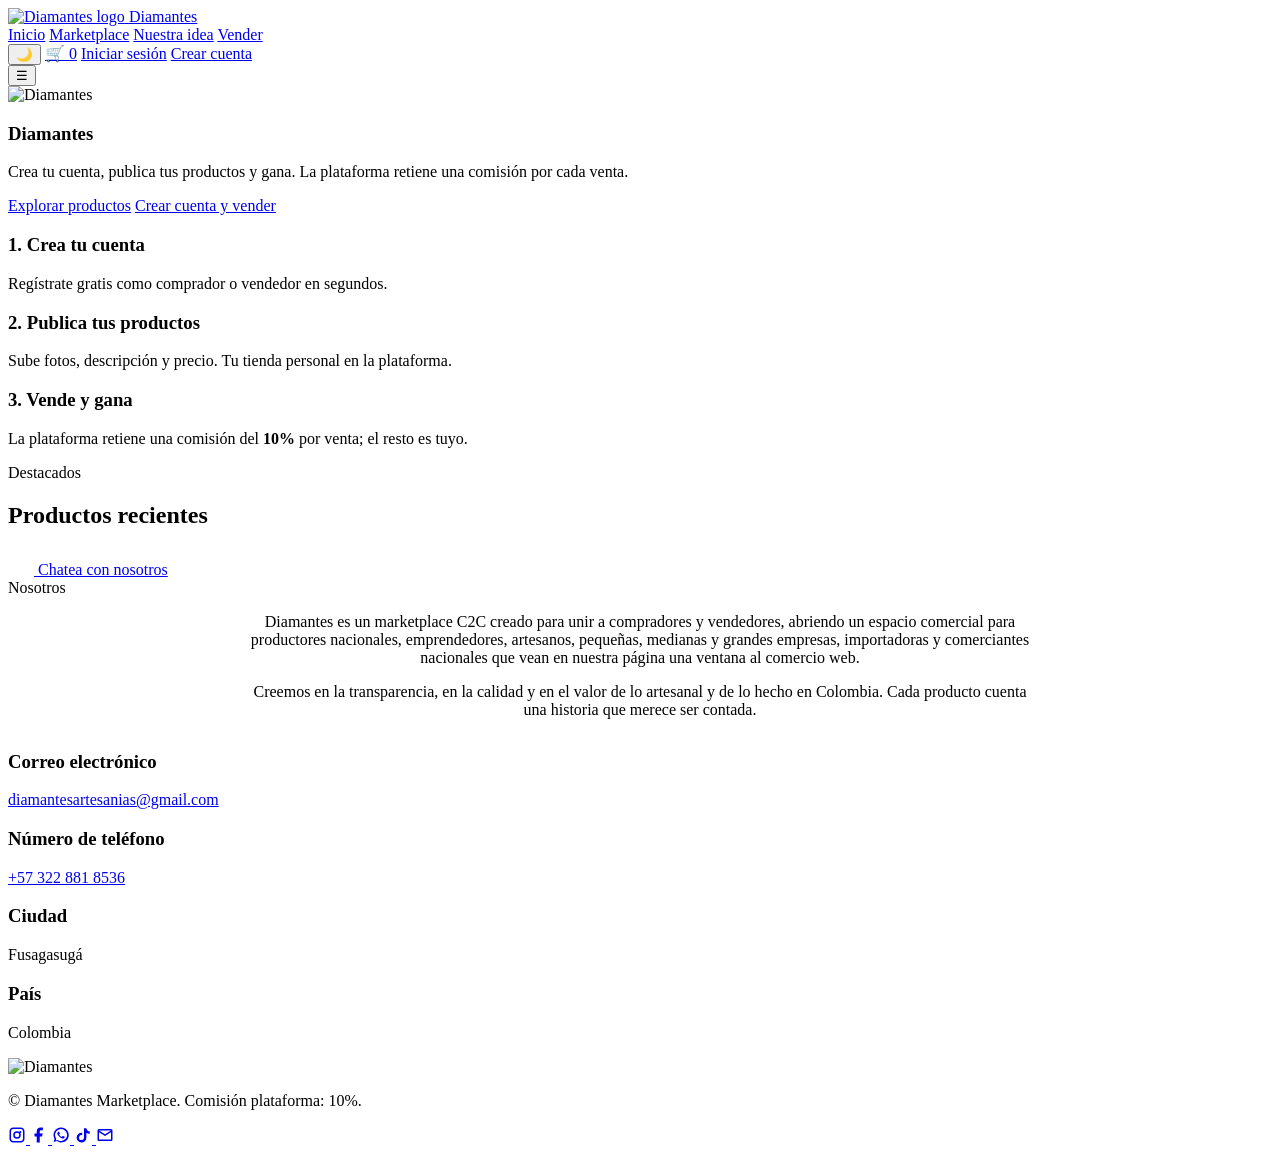
==== index.html @ d83839a2 "add index.html" ====
<!DOCTYPE html>
<html lang="es">
<head>
  <meta charset="UTF-8" />
  <meta name="viewport" content="width=device-width, initial-scale=1.0" />
  <title>Diamantes — Marketplace C2C</title>
  <meta name="description" content="Diamantes: marketplace C2C. Crea tu cuenta, publica tus productos y gana dejando una comisión a la plataforma." />
  <link rel="preconnect" href="https://fonts.googleapis.com" />
  <link rel="preconnect" href="https://fonts.gstatic.com" crossorigin />
  <link href="https://fonts.googleapis.com/css2?family=Cormorant+Garamond:ital,wght@0,400;0,500;0,600;0,700;1,400;1,500;1,600;1,700&family=Montserrat:wght@300;400;500;600&family=Great+Vibes&display=swap" rel="stylesheet" />
  <link rel="stylesheet" href="css/style.css" />
</head>
<body>
  <!-- Header -->
  <header class="site-header" id="top">
    <div class="container header-inner">
      <a href="#home" class="brand">
        <img src="assets/logo.png" alt="Diamantes logo" class="brand-logo" />
        <span class="brand-name">Diamantes</span>
      </a>
      <nav class="nav" id="nav">
        <a href="#home">Inicio</a>
        <a href="#marketplace">Marketplace</a>
        <a href="nuestra-idea.html">Nuestra idea</a>
        <a href="#sell">Vender</a>
        <a href="#dashboard" id="navDashboard" style="display:none">Mi panel <span id="notifCount" class="badge" style="display:none">0</span></a>
        <a href="#admin" id="navAdmin" style="display:none">Admin</a>
      </nav>
      <div class="header-actions">
        <button id="themeToggle" class="btn btn-outline btn-sm" aria-label="Cambiar tema">🌙</button>
        <span id="userBadge" class="user-badge" style="display:none"></span>
        <a href="#cart" id="btnCart" class="btn btn-outline btn-sm">🛒 <span id="cartCount">0</span></a>
        <a href="#login" id="btnLogin" class="btn btn-outline btn-sm">Iniciar sesión</a>
        <a href="#register" id="btnRegister" class="btn btn-gold btn-sm">Crear cuenta</a>
        <button id="btnLogout" class="btn btn-outline btn-sm" style="display:none">Salir</button>
      </div>
      <button class="nav-toggle" id="navToggle" aria-label="Menú">&#9776;</button>
    </div>
  </header>

  <main>
    <!-- HOME -->
    <section class="view" id="view-home">
      <section class="hero" id="inicio">
        <div class="hero-bg"></div>
        <div class="container hero-content">
          <img src="assets/logo.png" alt="Diamantes" class="hero-logo" />
          <h1 class="hero-title-cursive">Diamantes</h1>
          <p>Crea tu cuenta, publica tus productos y gana. La plataforma retiene una comisión por cada venta.</p>
          <div class="hero-actions">
            <a href="#marketplace" class="btn btn-gold">Explorar productos</a>
            <a href="#register" class="btn btn-outline">Crear cuenta y vender</a>
          </div>
        </div>
      </section>

      <section class="section">
        <div class="container grid-3">
          <div class="feature-box">
            <h3>1. Crea tu cuenta</h3>
            <p>Regístrate gratis como comprador o vendedor en segundos.</p>
          </div>
          <div class="feature-box">
            <h3>2. Publica tus productos</h3>
            <p>Sube fotos, descripción y precio. Tu tienda personal en la plataforma.</p>
          </div>
          <div class="feature-box">
            <h3>3. Vende y gana</h3>
            <p>La plataforma retiene una comisión del <strong>10%</strong> por venta; el resto es tuyo.</p>
          </div>
        </div>
      </section>

      <section class="section section-dark">
        <div class="container">
          <div class="section-head">
            <span class="eyebrow">Destacados</span>
            <h2>Productos recientes</h2>
          </div>
          <div class="product-grid" id="homeFeatured"></div>
        </div>
      </section>
    </section>

    <!-- MARKETPLACE -->
    <section class="view" id="view-marketplace" style="display:none">
      <section class="section">
        <div class="container">
          <div class="section-head">
            <span class="eyebrow">Marketplace</span>
            <h2>Todos los productos</h2>
          </div>
          <div class="filters">
            <input type="search" id="searchInput" placeholder="Buscar productos..." />
            <select id="categoryFilter">
              <option value="">Todas las categorías</option>
              <option value="anillos">Anillos</option>
              <option value="collares">Collares</option>
              <option value="pulseras">Pulseras</option>
              <option value="aretes">Aretes</option>
              <option value="bolsos">Bolsos</option>
              <option value="carteras">Carteras</option>
              <option value="ropa-dama">Ropa para dama</option>
              <option value="ropa-caballero">Ropa para caballero</option>
              <option value="ropa-nino">Ropa para niño</option>
              <option value="otros">Otros</option>
            </select>
            <select id="sortFilter">
              <option value="newest">Más recientes</option>
              <option value="price-asc">Precio: menor a mayor</option>
              <option value="price-desc">Precio: mayor a menor</option>
            </select>
          </div>
          <div class="product-grid" id="marketplaceGrid"></div>
          <p class="empty" id="marketplaceEmpty" style="display:none">No hay productos que coincidan.</p>
        </div>
      </section>
    </section>

    <!-- PRODUCT DETAIL -->
    <section class="view" id="view-product" style="display:none">
      <section class="section">
        <div class="container" id="productDetail"></div>
      </section>
    </section>

    <!-- SELL / HOW -->
    <section class="view" id="view-sell" style="display:none">
      <section class="section">
        <div class="container grid-2">
          <div>
            <span class="eyebrow">Vender</span>
            <h2>Publica tus productos</h2>
            <p>Cualquier usuario registrado puede publicar productos. La plataforma retiene una comisión del <strong>10%</strong> por cada venta realizada; el <strong>90%</strong> restante es para el vendedor.</p>
            <ul class="features">
              <li>✔ Registro gratuito</li>
              <li>✔ Publicación ilimitada</li>
              <li>✔ Panel con ventas y comisiones</li>
              <li>✔ Pagos rastreados</li>
            </ul>
            <a href="#dashboard" class="btn btn-gold" id="goDashboard">Ir a mi panel</a>
          </div>
          <div class="sell-cta">
            <img src="assets/logo.png" alt="Diamantes" />
          </div>
        </div>
      </section>

     <!-- Categorias -->
     <section class="section">
       <div class="container">
         <div class="section-head">
           <span class="eyebrow">Categorias</span>
           <h2>Publica tus productos por categoria</h2>
         </div>
         <div class="category-grid" id="sellCategories" style="display:grid;grid-template-columns:repeat(auto-fill,minmax(140px,1fr));gap:12px">
           <button type="button" class="cat-card" data-cat="anillos">Anillos</button>
           <button type="button" class="cat-card" data-cat="collares">Collares</button>
           <button type="button" class="cat-card" data-cat="pulseras">Pulseras</button>
           <button type="button" class="cat-card" data-cat="aretes">Aretes</button>
           <button type="button" class="cat-card" data-cat="bolsos">Bolsos</button>
           <button type="button" class="cat-card" data-cat="carteras">Carteras</button>
           <button type="button" class="cat-card" data-cat="ropa-dama">Ropa para dama</button>
           <button type="button" class="cat-card" data-cat="ropa-caballero">Ropa para caballero</button>
           <button type="button" class="cat-card" data-cat="ropa-nino">Ropa para niño</button>
           <button type="button" class="cat-card" data-cat="otros">Otros</button>
         </div>
       </div>
     </section>

     <!-- Formulario de publicacion -->
     <section class="section">
       <div class="container auth-box" style="max-width:640px">
         <h2>Publicar nuevo producto</h2>
         <form id="sellProductForm" class="auth-form">
           <input type="text" id="sellTitle" placeholder="Titulo" required />
           <select id="sellCategory" required>
             <option value="">Categoria</option>
             <option value="anillos">Anillos</option>
             <option value="collares">Collares</option>
             <option value="pulseras">Pulseras</option>
             <option value="aretes">Aretes</option>
             <option value="bolsos">Bolsos</option>
             <option value="carteras">Carteras</option>
             <option value="ropa-dama">Ropa para dama</option>
             <option value="ropa-caballero">Ropa para caballero</option>
             <option value="ropa-nino">Ropa para niño</option>
             <option value="otros">Otros</option>
           </select>
           <input type="number" id="sellPrice" placeholder="Precio (COP)" required min="1" step="0.01" />
           <input type="number" id="sellStock" placeholder="Cantidad disponible" required min="1" step="1" />
           <textarea id="sellDesc" placeholder="Descripcion" rows="3" required></textarea>
           <input type="url" id="sellImage" placeholder="URL de imagen (opcional)" />
           <input type="file" id="sellFile" accept="image/*" />
           <div id="sellImagePreview" style="margin:8px 0"></div>
           <button type="submit" class="btn btn-gold">Publicar</button>
           <p class="form-msg" id="sellMsg"></p>
         </form>
       </div>
     </section>
    </section>

    <!-- AUTH: LOGIN -->
    <section class="view" id="view-login" style="display:none">
      <section class="section">
        <div class="container auth-box">
          <h2>Iniciar sesión</h2>
          <form id="loginForm" class="auth-form">
            <input type="email" id="loginEmail" placeholder="Correo" required />
            <input type="password" id="loginPass" placeholder="Contraseña" required />
            <button type="submit" class="btn btn-gold">Iniciar sesión</button>
            <p class="form-msg" id="loginMsg"></p>
          </form>
          <p class="auth-switch">¿No tienes cuenta? <a href="#register">Crear cuenta</a></p>
        </div>
      </section>
    </section>

    <!-- AUTH: REGISTER -->
    <section class="view" id="view-register" style="display:none">
      <section class="section">
        <div class="container auth-box">
          <h2>Crear cuenta</h2>
          <form id="registerForm" class="auth-form">
            <input type="text" id="regName" placeholder="Nombre completo" required />
            <input type="email" id="regEmail" placeholder="Correo" required />
            <input type="password" id="regPass" placeholder="Contraseña (mín. 6)" required minlength="6" />
            <button type="submit" class="btn btn-gold">Crear cuenta</button>
            <p class="form-msg" id="regMsg"></p>
          </form>
          <p class="auth-switch">¿Ya tienes cuenta? <a href="#login">Iniciar sesión</a></p>
        </div>
      </section>
    </section>

    <!-- DASHBOARD -->
    <section class="view" id="view-dashboard" style="display:none">
      <section class="section">
        <div class="container">
          <div class="section-head">
            <span class="eyebrow">Mi panel</span>
            <h2 id="dashTitle">Vendedor</h2>
            <button class="btn btn-outline btn-sm" id="dashLogout" style="margin-left:auto">Cerrar sesión</button>
          </div>
          <div class="stats grid-3" id="dashStats"></div>

          <div class="dash-card" id="storeNameCard" style="margin-top:24px;display:none">
            <h3>Nombre de tu tienda</h3>
            <form id="storeNameForm" class="auth-form">
              <input type="text" id="storeNameInput" placeholder="Ej: Joyas Diamantes" />
              <button type="submit" class="btn btn-gold">Guardar nombre de tienda</button>
              <p class="form-msg" id="storeNameMsg"></p>
            </form>
          </div>

          <div class="dash-card" id="storeLogoCard" style="margin-top:24px;display:none">
            <h3>Logo de tu tienda</h3>
            <form id="storeLogoForm" class="auth-form">
              <input type="file" id="storeLogoFile" accept="image/*" />
              <div id="storeLogoPreview" style="margin:12px 0"></div>
              <button type="submit" class="btn btn-gold">Guardar logo</button>
              <p class="form-msg" id="storeLogoMsg"></p>
            </form>
          </div>

          <div class="dash-grid">
            <div class="dash-card">
              <h3>Publicar nuevo producto</h3>
              <form id="productForm" class="auth-form">
                <input type="text" id="pTitle" placeholder="Título" required />
                <select id="pCategory" required>
                  <option value="">Categoría</option>
                  <option value="anillos">Anillos</option>
                  <option value="collares">Collares</option>
                  <option value="pulseras">Pulseras</option>
                  <option value="aretes">Aretes</option>
                  <option value="bolsos">Bolsos</option>
                  <option value="carteras">Carteras</option>
                  <option value="ropa-dama">Ropa para dama</option>
                  <option value="ropa-caballero">Ropa para caballero</option>
                  <option value="ropa-nino">Ropa para niño</option>
                  <option value="otros">Otros</option>
                </select>
                <input type="number" id="pPrice" placeholder="Precio (COP)" required min="1" step="0.01" />
                <input type="number" id="pStock" placeholder="Cantidad disponible" required min="1" step="1" />
                <textarea id="pDesc" placeholder="Descripción" rows="3" required></textarea>
                <input type="url" id="pImage" placeholder="URL de imagen (opcional)" />
                <input type="file" id="pFile" accept="image/*" />
                <div id="pImagePreview" style="margin:8px 0"></div>
                <button type="submit" class="btn btn-gold">Publicar</button>
                <p class="form-msg" id="productMsg"></p>
              </form>
            </div>
            <div class="dash-card">
              <h3>Mis productos</h3>
              <div id="myProducts" class="product-grid small"></div>
            </div>
          </div>

          <div class="dash-card" style="margin-top:24px">
            <h3>Mis ventas</h3>
            <div id="mySales"></div>
          </div>
        </div>
      </section>
    </section>

    <!-- ADMIN / COMMISSIONS -->
    <section class="view" id="view-admin" style="display:none">
      <section class="section">
        <div class="container">
          <div class="section-head">
            <span class="eyebrow">Plataforma</span>
            <h2>Comisiones y ventas</h2>
          </div>
          <div class="stats grid-3" id="adminStats"></div>
          <div class="dash-card" style="margin-top:24px">
            <h3>Historial de ventas</h3>
            <div id="adminSales"></div>
            <button class="btn btn-outline" id="clearOrdersBtn" style="margin-top:12px">Reiniciar pedidos</button>
          </div>
          <div class="dash-card" style="margin-top:24px">
            <h3>Usuarios</h3>
            <div id="adminUsers"></div>
          </div>
          <div class="dash-card" style="margin-top:24px">
            <h3>Giros pendientes</h3>
            <div id="adminPayouts"></div>
          </div>
        </div>
      </section>
    </section>
  </main>

  <!-- Floating WhatsApp -->
  <a class="whatsapp-float" href="https://wa.me/573228818536?text=Hola%20Diamantes%2C%20me%20interesa%20una%20pieza." target="_blank" rel="noopener" aria-label="Chat en WhatsApp">
    <svg viewBox="0 0 24 24" width="26" height="26" fill="#fff" aria-hidden="true"><path d="M12 2a10 10 0 0 0-8.66 15l-1.18 4.3 4.4-1.15A10 10 0 1 0 12 2zm0 18a8 8 0 0 1-4.1-1.13l-.29-.17-2.61.68.7-2.54-.19-.3A8 8 0 1 1 12 20zm4.4-5.9c-.24-.12-1.42-.7-1.64-.78-.22-.08-.38-.12-.54.12-.16.24-.62.78-.76.94-.14.16-.28.18-.52.06-.24-.12-1.01-.37-1.92-1.18-.71-.63-1.19-1.4-1.33-1.64-.14-.24-.01-.37.1-.49.11-.11.24-.28.36-.42.12-.14.16-.24.24-.4.08-.16.04-.3-.02-.42-.06-.12-.54-1.3-.74-1.78-.2-.48-.4-.4-.54-.4h-.46c-.16 0-.42.06-.64.3-.22.24-.84.82-.84 2s.86 2.32.98 2.48c.12.16 1.69 2.58 4.1 3.62.57.25 1.02.4 1.37.51.57.18 1.09.15 1.5.09.46-.07 1.42-.58 1.62-1.14.2-.56.2-1.04.14-1.14-.06-.1-.22-.16-.46-.28z"/></svg>
    <span class="whatsapp-tooltip">Chatea con nosotros</span>
  </a>

  <!-- Nosotros / Datos de contacto -->
  <section class="section section-dark" id="nosotros-datos">
    <div class="container">
      <div class="section-head">
        <span class="eyebrow">Nosotros</span>
      </div>
      <div class="about-text" style="max-width:800px;margin:0 auto 32px;text-align:center">
        <p>
          Diamantes es un marketplace C2C creado para unir a compradores y vendedores,
          abriendo un espacio comercial para productores nacionales, emprendedores,
          artesanos, pequeñas, medianas y grandes empresas, importadoras y comerciantes
          nacionales que vean en nuestra página una ventana al comercio web.
        </p>
        <p>
          Creemos en la transparencia, en la calidad y en el valor de lo artesanal y de lo
          hecho en Colombia. Cada producto cuenta una historia que merece ser contada.
        </p>
      </div>
      <div class="contact-grid">
        <div class="contact-item">
          <h3>Correo electrónico</h3>
          <p><a href="https://mail.google.com/mail/?view=cm&fs=1&to=diamantesartesanias@gmail.com" target="_blank" rel="noopener">diamantesartesanias@gmail.com</a></p>
        </div>
        <div class="contact-item">
          <h3>Número de teléfono</h3>
          <p><a href="https://wa.me/573228818536" target="_blank" rel="noopener">+57 322 881 8536</a></p>
        </div>
        <div class="contact-item">
          <h3>Ciudad</h3>
          <p>Fusagasugá</p>
        </div>
        <div class="contact-item">
          <h3>País</h3>
          <p>Colombia</p>
        </div>
      </div>
    </div>
  </section>

  <!-- Footer -->
  <footer class="site-footer">
    <div class="container footer-inner">
      <img src="assets/logo.png" alt="Diamantes" class="footer-logo" />
      <p>&copy; <span id="year"></span> Diamantes Marketplace. Comisión plataforma: 10%.</p>
      <div class="socials">
        <a href="#" aria-label="Instagram" title="Instagram">
          <svg viewBox="0 0 24 24" width="18" height="18" fill="currentColor" aria-hidden="true"><path d="M7 2C4.24 2 2 4.24 2 7v10c0 2.76 2.24 5 5 5h10c2.76 0 5-2.24 5-5V7c0-2.76-2.24-5-5-5H7zm10 2a3 3 0 0 1 3 3v10a3 3 0 0 1-3 3H7a3 3 0 0 1-3-3V7a3 3 0 0 1 3-3h10zm-5 3a5 5 0 1 0 0 10 5 5 0 0 0 0-10zm0 2a3 3 0 1 1 0 6 3 3 0 0 1 0-6zm4.5-2.25a1.25 1.25 0 1 0 0 2.5 1.25 1.25 0 0 0 0-2.5z"/></svg>
        </a>
        <a href="https://www.facebook.com/profile.php?id=61595199278302" target="_blank" rel="noopener" aria-label="Facebook" title="Facebook">
          <svg viewBox="0 0 24 24" width="18" height="18" fill="currentColor" aria-hidden="true"><path d="M13 22v-8h3l1-4h-4V7.5c0-1.1.3-1.9 2-1.9h2.2V2.1C16.9 2 15.6 2 14.1 2 10.9 2 9 4 9 7.2V10H6v4h3v8h4z"/></svg>
        </a>
        <a href="https://wa.me/573228818536" target="_blank" rel="noopener" aria-label="WhatsApp" title="WhatsApp">
          <svg viewBox="0 0 24 24" width="18" height="18" fill="currentColor" aria-hidden="true"><path d="M12 2a10 10 0 0 0-8.66 15l-1.18 4.3 4.4-1.15A10 10 0 1 0 12 2zm0 18a8 8 0 0 1-4.1-1.13l-.29-.17-2.61.68.7-2.54-.19-.3A8 8 0 1 1 12 20zm4.4-5.9c-.24-.12-1.42-.7-1.64-.78-.22-.08-.38-.12-.54.12-.16.24-.62.78-.76.94-.14.16-.28.18-.52.06-.24-.12-1.01-.37-1.92-1.18-.71-.63-1.19-1.4-1.33-1.64-.14-.24-.01-.37.1-.49.11-.11.24-.28.36-.42.12-.14.16-.24.24-.4.08-.16.04-.3-.02-.42-.06-.12-.54-1.3-.74-1.78-.2-.48-.4-.4-.54-.4h-.46c-.16 0-.42.06-.64.3-.22.24-.84.82-.84 2s.86 2.32.98 2.48c.12.16 1.69 2.58 4.1 3.62.57.25 1.02.4 1.37.51.57.18 1.09.15 1.5.09.46-.07 1.42-.58 1.62-1.14.2-.56.2-1.04.14-1.14-.06-.1-.22-.16-.46-.28z"/></svg>
        </a>
        <a href="#" aria-label="TikTok" title="TikTok">
          <svg viewBox="0 0 24 24" width="18" height="18" fill="currentColor" aria-hidden="true"><path d="M16.5 3c.4 2.4 2 4.1 4.5 4.3v3.1c-1.7.1-3.2-.4-4.5-1.3v6.4a6.5 6.5 0 1 1-5.6-6.4v3.2a3.3 3.3 0 1 0 2.4 3.2V3h3.2z"/></svg>
        </a>
        <a href="https://mail.google.com/mail/?view=cm&fs=1&to=diamantesartesanias@gmail.com" target="_blank" rel="noopener" aria-label="Correo" title="Enviar correo">
          <svg viewBox="0 0 24 24" width="18" height="18" fill="currentColor" aria-hidden="true"><path d="M2 6a2 2 0 0 1 2-2h16a2 2 0 0 1 2 2v12a2 2 0 0 1-2 2H4a2 2 0 0 1-2-2V6zm2 0l8 5 8-5H4zm16 2.24l-8 5-8-5V18h16V8.24z"/></svg>
        </a>
      </div>
    </div>
  </footer>

  <!-- Firebase SDK (compat) -->
  <script src="https://www.gstatic.com/firebasejs/10.12.2/firebase-app-compat.js"></script>
  <script src="https://www.gstatic.com/firebasejs/10.12.2/firebase-auth-compat.js"></script>
  <script src="https://www.gstatic.com/firebasejs/10.12.2/firebase-firestore-compat.js"></script>
  <!-- Lightbox -->
  <div id="lightbox" style="display:none;position:fixed;inset:0;background:rgba(0,0,0,.85);z-index:9999;align-items:center;justify-content:center;padding:20px">
    <img id="lightboxImg" src="" alt="" style="max-width:90vw;max-height:90vh;border-radius:8px;box-shadow:0 0 20px #000" />
    <button id="lightboxClose" style="position:absolute;top:20px;right:28px;background:none;border:none;color:#fff;font-size:2rem;cursor:pointer">&times;</button>
  </div>

  <!-- Cart modal -->
  <div id="cartModal" style="display:none;position:fixed;inset:0;background:rgba(0,0,0,.6);z-index:9998;align-items:center;justify-content:center;padding:20px">
    <div style="background:var(--card);border:1px solid var(--border);border-radius:12px;max-width:520px;width:100%;max-height:80vh;overflow:auto;padding:20px;position:relative">
      <button id="cartClose" style="position:absolute;top:12px;right:16px;background:none;border:none;color:var(--text);font-size:1.6rem;cursor:pointer">&times;</button>
      <h2>Carrito de compras</h2>
      <div id="cartItems"></div>
      <p id="cartTotal" style="margin-top:12px;font-weight:600"></p>
      <button class="btn btn-gold" id="cartCheckout" style="margin-top:12px">Pagar todo (demo)</button>
      <p class="form-msg" id="cartMsg"></p>
    </div>
  </div>

  <script src="https://cdn.jsdelivr.net/npm/@emailjs/browser@4/dist/email.min.js"></script>
  <script src="js/config.js"></script>
  <script src="js/data.js"></script>
  <script src="js/app.js"></script>
</body>
</html>
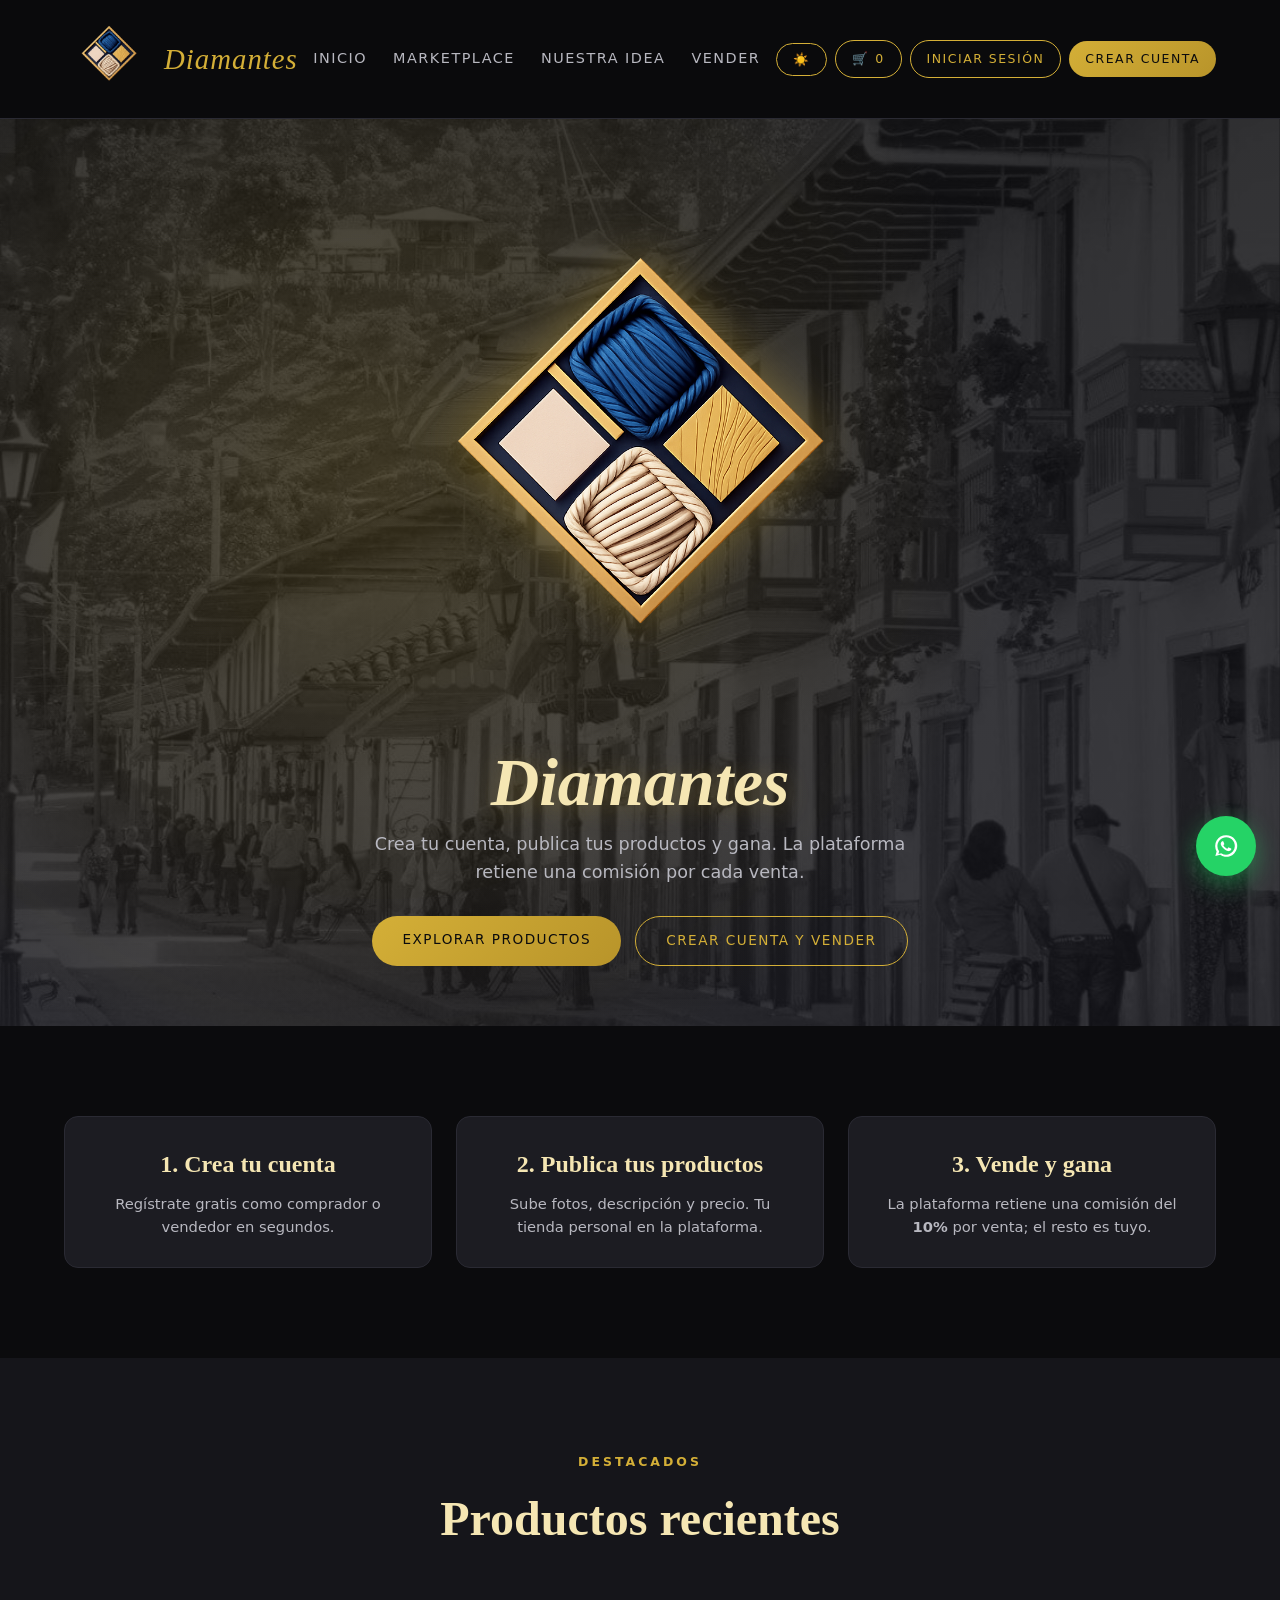
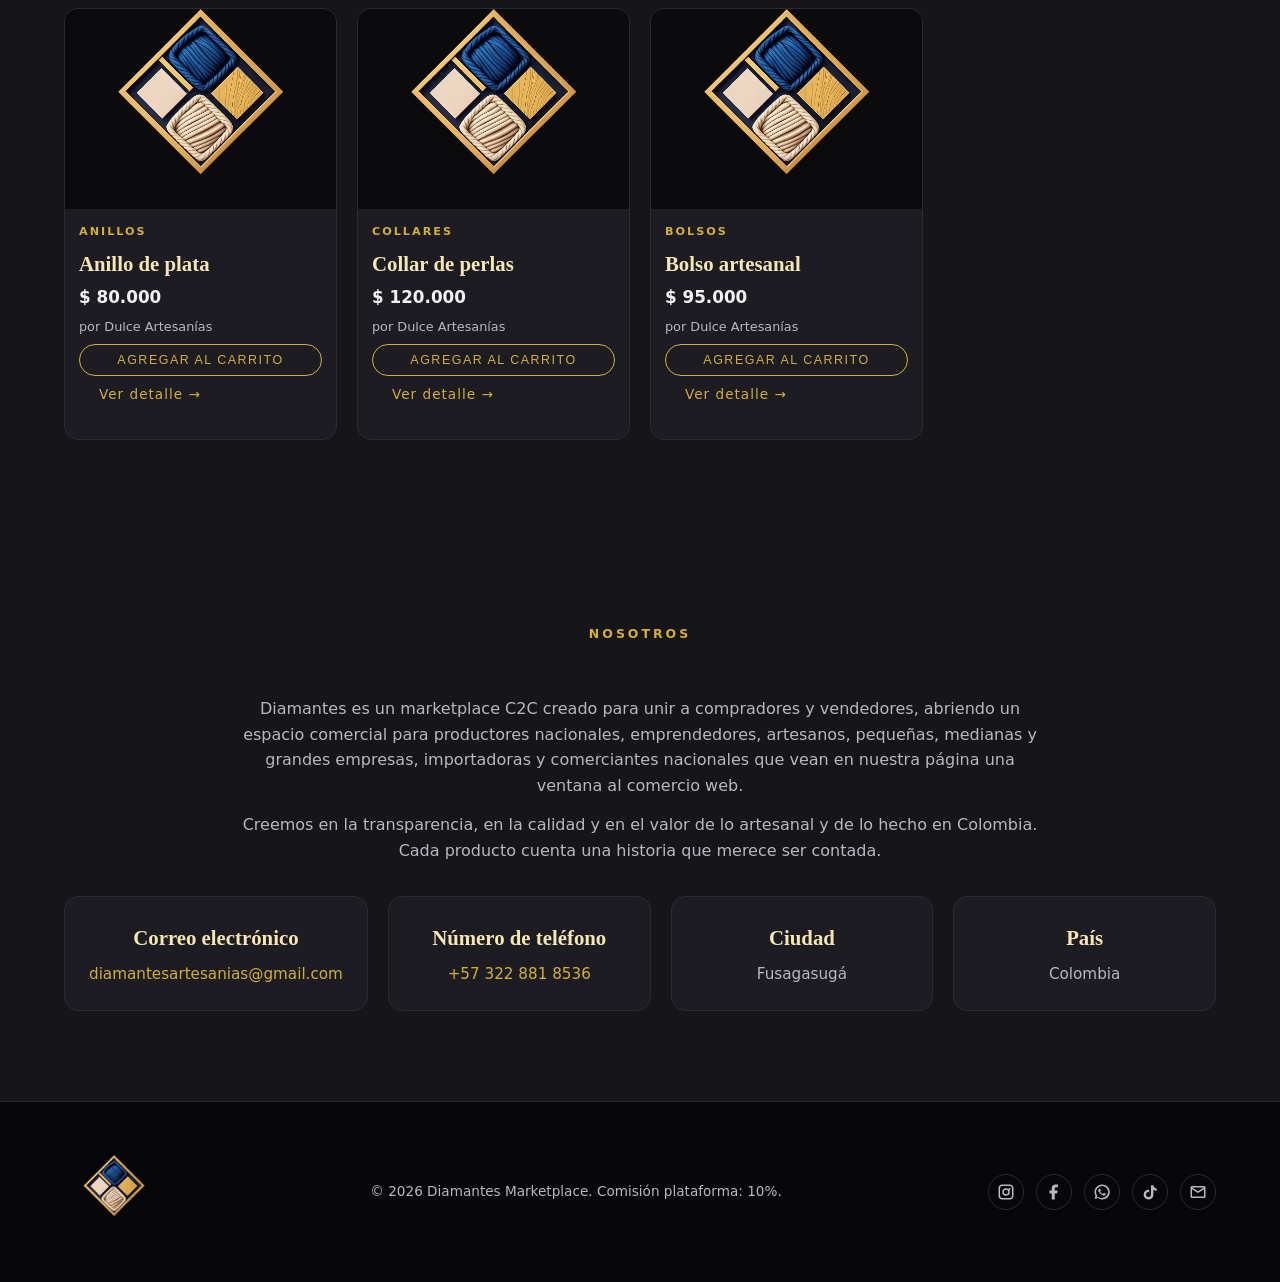
==== commit c4edc206: "update index.html" ====
--- a/index.html
+++ b/index.html
@@ -424,6 +424,36 @@
     </div>
   </div>
 
+  <!-- Edit product modal -->
+  <div id="editModal" style="display:none;position:fixed;inset:0;background:rgba(0,0,0,.6);z-index:9998;align-items:center;justify-content:center;padding:20px">
+    <div style="background:var(--card);border:1px solid var(--border);border-radius:12px;max-width:520px;width:100%;max-height:80vh;overflow:auto;padding:20px;position:relative">
+      <button id="editClose" style="position:absolute;top:12px;right:16px;background:none;border:none;color:var(--text);font-size:1.6rem;cursor:pointer">&times;</button>
+      <h2>Editar producto</h2>
+      <form id="editForm" class="auth-form">
+        <input type="text" id="editTitle" placeholder="Título" required />
+        <select id="editCategory" required>
+          <option value="">Categoría</option>
+          <option value="anillos">Anillos</option>
+          <option value="collares">Collares</option>
+          <option value="pulseras">Pulseras</option>
+          <option value="aretes">Aretes</option>
+          <option value="bolsos">Bolsos</option>
+          <option value="carteras">Carteras</option>
+          <option value="ropa-dama">Ropa para dama</option>
+          <option value="ropa-caballero">Ropa para caballero</option>
+          <option value="ropa-nino">Ropa para niño</option>
+          <option value="otros">Otros</option>
+        </select>
+        <input type="number" id="editPrice" placeholder="Precio (COP)" required min="1" step="0.01" />
+        <input type="number" id="editStock" placeholder="Cantidad disponible" required min="0" step="1" />
+        <textarea id="editDesc" placeholder="Descripción" rows="3" required></textarea>
+        <input type="url" id="editImage" placeholder="URL de imagen (opcional)" />
+        <button type="submit" class="btn btn-gold">Guardar cambios</button>
+        <p class="form-msg" id="editMsg"></p>
+      </form>
+    </div>
+  </div>
+
   <script src="https://cdn.jsdelivr.net/npm/@emailjs/browser@4/dist/email.min.js"></script>
   <script src="js/config.js"></script>
   <script src="js/data.js"></script>
--- a/css/style.css
+++ b/css/style.css
@@ -0,0 +1,643 @@
+:root {
+  --bg: #0b0b0d;
+  --bg-2: #15151a;
+  --card: #1c1c22;
+  --gold: #d4af37;
+  --gold-2: #f5e6b3;
+  --text: #f2f2f2;
+  --muted: #b8b8c0;
+  --border: #2a2a33;
+  --radius: 14px;
+  --max: 1180px;
+}
+
+* { box-sizing: border-box; margin: 0; padding: 0; }
+
+html { scroll-behavior: smooth; }
+
+body {
+  font-family: 'Montserrat', system-ui, sans-serif;
+  background: var(--bg);
+  color: var(--text);
+  line-height: 1.6;
+  overflow-x: hidden;
+}
+
+img { max-width: 100%; display: block; }
+
+a { color: inherit; text-decoration: none; }
+
+.container {
+  width: 90%;
+  max-width: var(--max);
+  margin: 0 auto;
+}
+
+/* Header */
+.site-header {
+  position: sticky;
+  top: 0;
+  z-index: 50;
+  background: rgba(11,11,13,0.85);
+  backdrop-filter: blur(10px);
+  border-bottom: 1px solid var(--border);
+}
+.header-inner {
+  display: flex;
+  align-items: center;
+  justify-content: space-between;
+  flex-wrap: wrap;
+  gap: 10px;
+  padding: 14px 0;
+}
+.brand { display: flex; align-items: center; gap: 10px; }
+.brand-logo { height: 90px; width: auto; }
+.brand-name {
+  font-family: 'Great Vibes', cursive;
+  font-weight: 400;
+  font-style: italic;
+  letter-spacing: 1px;
+  font-size: 1.8rem;
+  color: var(--gold);
+}
+.nav { display: flex; gap: 26px; }
+.nav a {
+  font-size: 0.9rem;
+  text-transform: uppercase;
+  letter-spacing: 1.5px;
+  color: var(--muted);
+  transition: color .2s;
+}
+.nav a:hover { color: var(--gold); }
+.nav-toggle {
+  display: none;
+  background: none;
+  border: none;
+  color: var(--text);
+  font-size: 1.6rem;
+  cursor: pointer;
+}
+
+/* Hero */
+.hero {
+  position: relative;
+  min-height: 90vh;
+  display: flex;
+  align-items: center;
+  overflow: hidden;
+}
+.hero-bg {
+  position: absolute;
+  inset: 0;
+  background: radial-gradient(circle at 30% 40%, rgba(212,175,55,0.18), transparent 60%),
+              linear-gradient(180deg, #0b0b0d 0%, #15151a 100%);
+  z-index: 0;
+  will-change: transform;
+  transition: transform 0.1s linear;
+}
+.hero-bg::after {
+  content: "";
+  position: absolute;
+  top: -10%;
+  left: 0;
+  right: 0;
+  height: 120%;
+  background: url('../assets/hero.avif') center/cover no-repeat;
+  opacity: 0.18;
+  mix-blend-mode: luminosity;
+  will-change: transform;
+}
+.hero-content {
+  position: relative;
+  z-index: 1;
+  text-align: center;
+  padding: 60px 0;
+}
+.hero-logo { height: 600px; margin: 0 auto -30px; filter: drop-shadow(0 0 24px rgba(212,175,55,0.4)); }
+.hero h1 {
+  font-family: 'Cormorant Garamond', serif;
+  font-size: clamp(2.4rem, 6vw, 4.2rem);
+  font-weight: 600;
+  margin-bottom: 14px;
+  color: var(--gold-2);
+}
+.hero-title-cursive {
+  font-family: 'Great Vibes', cursive;
+  font-size: clamp(6rem, 16vw, 11rem);
+  font-weight: 400;
+  font-style: italic;
+  margin-bottom: 14px;
+  color: var(--gold);
+  line-height: 1;
+  text-shadow: 0 4px 24px rgba(212,175,55,0.25);
+}
+.hero p {
+  color: var(--muted);
+  font-size: 1.1rem;
+  max-width: 560px;
+  margin: 0 auto 30px;
+}
+.hero-actions { display: flex; gap: 14px; justify-content: center; flex-wrap: wrap; }
+
+/* Buttons */
+.btn {
+  display: inline-block;
+  padding: 13px 30px;
+  border-radius: 999px;
+  font-size: 0.85rem;
+  letter-spacing: 1.5px;
+  text-transform: uppercase;
+  font-weight: 500;
+  transition: transform .2s, box-shadow .2s, background .2s;
+  cursor: pointer;
+  border: none;
+}
+.btn-gold {
+  background: linear-gradient(135deg, var(--gold), #b8942a);
+  color: #0b0b0d;
+}
+.btn-gold:hover { transform: translateY(-2px); box-shadow: 0 10px 24px rgba(212,175,55,0.35); }
+.btn-outline {
+  background: transparent;
+  color: var(--gold);
+  border: 1px solid var(--gold);
+}
+.btn-outline:hover { background: var(--gold); color: #0b0b0d; }
+
+/* Sections */
+.section { padding: 90px 0; }
+.section-dark { background: var(--bg-2); }
+.section-head { text-align: center; margin-bottom: 50px; }
+.section-head h2 {
+  font-family: 'Cormorant Garamond', serif;
+  font-size: clamp(2rem, 4vw, 3rem);
+  color: var(--gold-2);
+  margin: 8px 0 12px;
+}
+.section-head p { color: var(--muted); max-width: 600px; margin: 0 auto; }
+.eyebrow {
+  color: var(--gold);
+  text-transform: uppercase;
+  letter-spacing: 3px;
+  font-size: 0.78rem;
+  font-weight: 600;
+}
+
+/* Grid 2 */
+.grid-2 {
+  display: grid;
+  grid-template-columns: 1fr 1fr;
+  gap: 50px;
+  align-items: center;
+}
+.about-img img {
+  border-radius: var(--radius);
+  box-shadow: 0 20px 50px rgba(0,0,0,0.5);
+}
+.about-text h2 {
+  font-family: 'Cormorant Garamond', serif;
+  font-size: clamp(2rem, 4vw, 2.8rem);
+  color: var(--gold-2);
+  margin: 10px 0 16px;
+}
+.about-text p { color: var(--muted); margin-bottom: 14px; }
+.features { list-style: none; margin-top: 18px; }
+.features li { padding: 6px 0; color: var(--text); }
+
+/* Cards */
+.cards {
+  display: grid;
+  grid-template-columns: repeat(3, 1fr);
+  gap: 26px;
+}
+.card {
+  background: var(--card);
+  border: 1px solid var(--border);
+  border-radius: var(--radius);
+  overflow: hidden;
+  transition: transform .3s, border-color .3s;
+}
+.card:hover { transform: translateY(-6px); border-color: var(--gold); }
+.card-img {
+  height: 220px;
+  background-size: cover;
+  background-position: center;
+}
+.card h3 {
+  font-family: 'Cormorant Garamond', serif;
+  font-size: 1.5rem;
+  color: var(--gold-2);
+  padding: 18px 20px 6px;
+}
+.card p { color: var(--muted); padding: 0 20px 12px; font-size: 0.92rem; }
+.card-link { display: inline-block; padding: 0 20px 20px; color: var(--gold); font-size: 0.85rem; letter-spacing: 1px; }
+
+/* Gallery */
+.gallery {
+  display: grid;
+  grid-template-columns: repeat(4, 1fr);
+  gap: 14px;
+}
+.gallery img {
+  width: 100%;
+  height: 220px;
+  object-fit: cover;
+  border-radius: 10px;
+  transition: transform .3s, filter .3s;
+  filter: grayscale(20%);
+}
+.gallery img:hover { transform: scale(1.04); filter: grayscale(0%); }
+
+/* Contact */
+.contact-info p { color: var(--muted); margin: 6px 0; }
+.contact-info strong { color: var(--gold); }
+.contact-form {
+  display: flex;
+  flex-direction: column;
+  gap: 12px;
+}
+.contact-form input,
+.contact-form textarea {
+  background: var(--card);
+  border: 1px solid var(--border);
+  color: var(--text);
+  padding: 14px 16px;
+  border-radius: 10px;
+  font-family: inherit;
+  font-size: 0.95rem;
+}
+.contact-form input:focus,
+.contact-form textarea:focus {
+  outline: none;
+  border-color: var(--gold);
+}
+.form-msg { color: var(--gold); font-size: 0.9rem; min-height: 1.2em; }
+
+/* Footer */
+.site-footer {
+  background: #070709;
+  border-top: 1px solid var(--border);
+  padding: 40px 0;
+}
+.footer-inner {
+  display: flex;
+  align-items: center;
+  justify-content: space-between;
+  flex-wrap: wrap;
+  gap: 16px;
+}
+.footer-logo { height: 100px; }
+.site-footer p { color: var(--muted); font-size: 0.85rem; }
+.socials { display: flex; gap: 12px; }
+.socials a {
+  width: 36px; height: 36px;
+  border: 1px solid var(--border);
+  border-radius: 50%;
+  display: grid; place-items: center;
+  color: var(--muted);
+  font-size: 0.75rem;
+  transition: border-color .2s, color .2s;
+}
+.socials a:hover { border-color: var(--gold); color: var(--gold); }
+
+/* ===== Datos de contacto (Nosotros) ===== */
+.contact-grid {
+  display: grid;
+  grid-template-columns: repeat(4, 1fr);
+  gap: 20px;
+}
+.contact-item {
+  background: var(--card);
+  border: 1px solid var(--border);
+  border-radius: var(--radius);
+  padding: 24px;
+  text-align: center;
+}
+.contact-item h3 {
+  font-family: 'Cormorant Garamond', serif;
+  color: var(--gold-2);
+  font-size: 1.3rem;
+  margin-bottom: 8px;
+}
+.contact-item p { color: var(--muted); font-size: 0.95rem; }
+.contact-item a { color: var(--gold); }
+@media (max-width: 900px) {
+  .contact-grid { grid-template-columns: repeat(2, 1fr); }
+}
+@media (max-width: 560px) {
+  .contact-grid { grid-template-columns: 1fr; }
+}
+
+/* ===== Floating WhatsApp ===== */
+.whatsapp-float {
+  position: fixed;
+  bottom: 24px;
+  right: 24px;
+  width: 60px;
+  height: 60px;
+  border-radius: 50%;
+  background: #25d366;
+  display: grid;
+  place-items: center;
+  box-shadow: 0 8px 24px rgba(37,211,102,0.45);
+  z-index: 100;
+  transition: transform .2s, box-shadow .2s;
+}
+.whatsapp-float:hover { transform: scale(1.08); box-shadow: 0 12px 28px rgba(37,211,102,0.6); }
+.whatsapp-tooltip {
+  position: absolute;
+  right: 72px;
+  background: var(--card);
+  color: var(--text);
+  padding: 8px 12px;
+  border-radius: 8px;
+  font-size: 0.8rem;
+  white-space: nowrap;
+  opacity: 0;
+  pointer-events: none;
+  transition: opacity .2s;
+  border: 1px solid var(--border);
+}
+.whatsapp-float:hover .whatsapp-tooltip { opacity: 1; }
+
+/* ===== Theme: light mode ===== */
+[data-theme="light"] {
+  --bg: #ffffff;
+  --bg-2: #f4f4f7;
+  --card: #ffffff;
+  --gold: #b8942a;
+  --gold-2: #8a6d1f;
+  --text: #1a1a1f;
+  --muted: #555560;
+  --border: #e2e2e8;
+}
+[data-theme="light"] .site-header {
+  background: rgba(255,255,255,0.9);
+  border-bottom-color: var(--border);
+}
+[data-theme="light"] .hero-bg {
+  background: radial-gradient(circle at 30% 40%, rgba(184,148,42,0.12), transparent 60%),
+              linear-gradient(180deg, #ffffff 0%, #f4f4f7 100%);
+}
+[data-theme="light"] .hero-bg::after { opacity: 0.12; }
+[data-theme="light"] .site-footer { background: #f4f4f7; }
+[data-theme="light"] .auth-box { box-shadow: 0 10px 30px rgba(0,0,0,0.06); }
+[data-theme="light"] .stat-box,
+[data-theme="light"] .feature-box,
+[data-theme="light"] .dash-card,
+[data-theme="light"] .product-card { box-shadow: 0 4px 14px rgba(0,0,0,0.05); }
+[data-theme="light"] input,
+[data-theme="light"] textarea,
+[data-theme="light"] select { background: #fafafa; }
+
+/* ===== Marketplace / C2C additions ===== */
+.grid-3 { display: grid; grid-template-columns: repeat(3, 1fr); gap: 24px; }
+.feature-box {
+  background: var(--card);
+  border: 1px solid var(--border);
+  border-radius: var(--radius);
+  padding: 28px;
+  text-align: center;
+}
+.feature-box h3 { font-family: 'Cormorant Garamond', serif; color: var(--gold-2); font-size: 1.5rem; margin-bottom: 8px; }
+.feature-box p { color: var(--muted); font-size: 0.92rem; }
+
+.filters {
+  display: flex;
+  gap: 12px;
+  flex-wrap: wrap;
+  margin-bottom: 30px;
+  justify-content: center;
+}
+.filters input, .filters select {
+  background: var(--card);
+  border: 1px solid var(--border);
+  color: var(--text);
+  padding: 12px 14px;
+  border-radius: 10px;
+  font-family: inherit;
+  font-size: 0.95rem;
+  min-width: 200px;
+}
+.filters input:focus, .filters select:focus { outline: none; border-color: var(--gold); }
+
+.product-grid {
+  display: grid;
+  grid-template-columns: repeat(4, 1fr);
+  gap: 20px;
+}
+.product-grid.small { grid-template-columns: repeat(3, 1fr); }
+.product-card {
+  background: var(--card);
+  border: 1px solid var(--border);
+  border-radius: var(--radius);
+  overflow: hidden;
+  transition: transform .3s, border-color .3s;
+  display: flex;
+  flex-direction: column;
+}
+.product-card:hover { transform: translateY(-6px); border-color: var(--gold); }
+.product-img {
+  height: 200px;
+  background-size: cover;
+  background-position: center;
+  background-color: #0b0b0d;
+}
+.product-body { padding: 14px; flex: 1; display: flex; flex-direction: column; }
+.product-cat {
+  color: var(--gold);
+  text-transform: uppercase;
+  letter-spacing: 2px;
+  font-size: 0.7rem;
+  font-weight: 600;
+}
+.product-body h3 {
+  font-family: 'Cormorant Garamond', serif;
+  font-size: 1.3rem;
+  color: var(--gold-2);
+  margin: 6px 0 4px;
+}
+.product-price { font-weight: 600; color: var(--text); font-size: 1.05rem; }
+.product-seller { color: var(--muted); font-size: 0.8rem; margin-top: auto; padding-top: 6px; }
+.product-body .card-link { margin-top: 8px; }
+
+.product-detail-img {
+  height: 420px;
+  background-size: cover;
+  background-position: center;
+  border-radius: var(--radius);
+  background-color: #0b0b0d;
+}
+.product-price.big { font-size: 2rem; font-weight: 700; color: var(--gold); }
+.commission-box {
+  background: var(--bg);
+  border: 1px solid var(--border);
+  border-radius: 10px;
+  padding: 14px;
+  margin-top: 14px;
+  font-size: 0.9rem;
+  color: var(--muted);
+}
+.commission-box p { margin: 4px 0; }
+.muted { color: var(--muted); font-size: 0.9rem; }
+.empty { color: var(--muted); text-align: center; padding: 30px; }
+
+.auth-box {
+  max-width: 460px;
+  margin: 0 auto;
+  background: var(--card);
+  border: 1px solid var(--border);
+  border-radius: var(--radius);
+  padding: 36px;
+}
+.auth-box h2 { font-family: 'Cormorant Garamond', serif; color: var(--gold-2); font-size: 2rem; margin-bottom: 18px; text-align: center; }
+.auth-form { display: flex; flex-direction: column; gap: 12px; }
+.auth-form input, .auth-form textarea, .auth-form select {
+  background: var(--bg);
+  border: 1px solid var(--border);
+  color: var(--text);
+  padding: 13px 15px;
+  border-radius: 10px;
+  font-family: inherit;
+  font-size: 0.95rem;
+}
+.auth-form input:focus, .auth-form textarea:focus, .auth-form select:focus { outline: none; border-color: var(--gold); }
+.checkbox { display: flex; align-items: center; gap: 8px; color: var(--muted); font-size: 0.9rem; }
+.auth-switch { text-align: center; color: var(--muted); margin-top: 14px; font-size: 0.9rem; }
+.auth-switch a { color: var(--gold); }
+
+.dash-grid { display: grid; grid-template-columns: 1fr 1fr; gap: 24px; margin-top: 20px; }
+.dash-card {
+  background: var(--card);
+  border: 1px solid var(--border);
+  border-radius: var(--radius);
+  padding: 24px;
+}
+.dash-card h3 { font-family: 'Cormorant Garamond', serif; color: var(--gold-2); font-size: 1.5rem; margin-bottom: 14px; }
+
+.stats { margin-bottom: 30px; }
+.stat-box {
+  background: var(--card);
+  border: 1px solid var(--border);
+  border-radius: var(--radius);
+  padding: 24px;
+  text-align: center;
+}
+.stat-num { display: block; font-family: 'Cormorant Garamond', serif; font-size: 2rem; color: var(--gold); font-weight: 700; }
+.stat-label { color: var(--muted); font-size: 0.85rem; text-transform: uppercase; letter-spacing: 1.5px; }
+
+.table { width: 100%; border-collapse: collapse; font-size: 0.85rem; }
+.table th, .table td { padding: 10px 8px; border-bottom: 1px solid var(--border); text-align: left; }
+.table th { color: var(--gold); text-transform: uppercase; letter-spacing: 1px; font-size: 0.75rem; }
+.status-select {
+  background: var(--bg);
+  border: 1px solid var(--border);
+  color: var(--text);
+  padding: 6px 8px;
+  border-radius: 6px;
+  font-family: inherit;
+}
+
+.user-badge {
+  color: var(--gold);
+  font-size: 0.85rem;
+  margin-right: 8px;
+}
+.btn-sm { padding: 8px 16px; font-size: 0.78rem; }
+.header-actions { display: flex; align-items: center; gap: 8px; }
+
+.sell-cta { display: grid; place-items: center; }
+.sell-cta img { height: 200px; opacity: 0.85; filter: drop-shadow(0 0 24px rgba(212,175,55,0.3)); }
+
+/* Responsive additions */
+@media (max-width: 900px) {
+  .grid-3 { grid-template-columns: 1fr; }
+  .product-grid { grid-template-columns: repeat(2, 1fr); }
+  .product-grid.small { grid-template-columns: 1fr; }
+  .dash-grid { grid-template-columns: 1fr; }
+}
+@media (max-width: 720px) {
+  .product-grid { grid-template-columns: 1fr; }
+  .header-actions { flex-wrap: wrap; }
+}
+
+/* Responsive */
+@media (max-width: 900px) {
+  .grid-2 { grid-template-columns: 1fr; }
+  .cards { grid-template-columns: 1fr; }
+  .gallery { grid-template-columns: repeat(2, 1fr); }
+}
+@media (max-width: 720px) {
+  .nav {
+    display: none;
+    position: absolute;
+    top: 100%;
+    left: 0; right: 0;
+    flex-direction: column;
+    background: var(--bg);
+    padding: 20px;
+    border-bottom: 1px solid var(--border);
+  }
+  .nav.open { display: flex; }
+  .nav-toggle { display: block; }
+  .hero-logo { height: 440px; }
+}
+
+/* Category cards */
+.cat-card {
+  background: var(--card);
+  border: 1px solid var(--border);
+  color: var(--text);
+  padding: 14px;
+  border-radius: 10px;
+  cursor: pointer;
+  font-family: inherit;
+  font-size: 0.95rem;
+  transition: border-color .2s, transform .2s;
+}
+.cat-card:hover { border-color: var(--gold); transform: translateY(-2px); }
+
+/* Notification badge */
+.badge {
+  display: inline-block;
+  background: #e53935;
+  color: #fff;
+  font-size: 0.7rem;
+  padding: 2px 6px;
+  border-radius: 10px;
+  margin-left: 6px;
+  vertical-align: middle;
+}
+
+/* ===== Responsive global ===== */
+@media (max-width: 768px) {
+  .container { padding: 0 16px; }
+  .header-inner { flex-wrap: wrap; gap: 8px; }
+  .brand-logo { height: 60px; }
+  .brand-name { font-size: 1.4rem; }
+  .nav { gap: 12px; }
+  .nav a { font-size: 0.8rem; }
+  .hero-logo { height: 280px; margin-bottom: -10px; }
+  .hero-title-cursive { font-size: clamp(3rem, 12vw, 6rem); }
+  .grid-2 { grid-template-columns: 1fr; }
+  .grid-3 { grid-template-columns: 1fr; }
+  .product-grid { grid-template-columns: 1fr; }
+  .contact-grid { grid-template-columns: 1fr; }
+  .table { font-size: 0.75rem; }
+  .dash-grid { grid-template-columns: 1fr; }
+  .auth-box { padding: 20px; }
+  .cart-modal, #cartModal > div { width: 95vw; }
+  #lightbox img { max-width: 95vw; max-height: 80vh; }
+  .whatsapp-float { width: 50px; height: 50px; bottom: 16px; right: 16px; }
+}
+@media (max-width: 480px) {
+  .brand { gap: 6px; }
+  .brand-logo { height: 48px; }
+  .brand-name { font-size: 1.2rem; }
+  .header-actions { width: 100%; justify-content: center; flex-wrap: wrap; }
+  .btn-sm { padding: 6px 10px; font-size: 0.8rem; }
+  .hero { min-height: 70vh; }
+  .section { padding: 30px 0; }
+  .product-card .product-img { height: 180px; }
+  #cartModal > div { padding: 14px; }
+}
